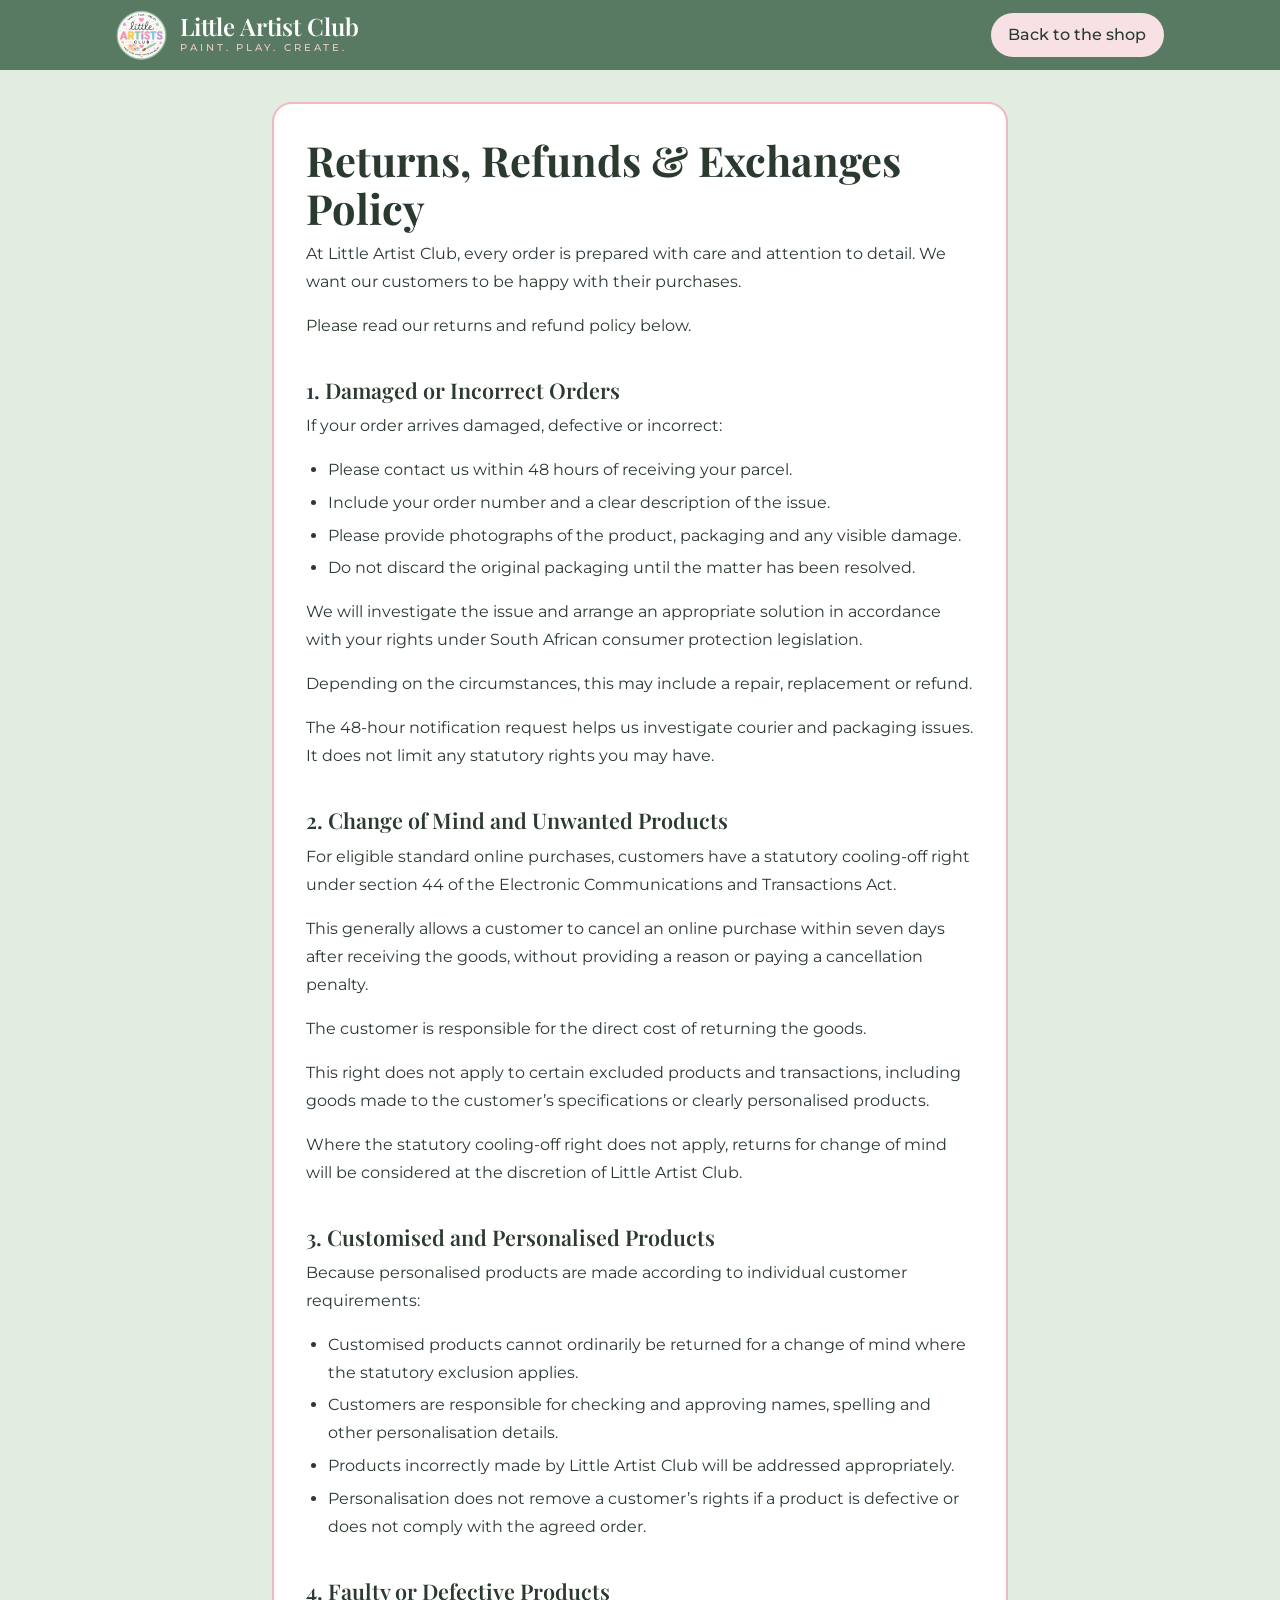
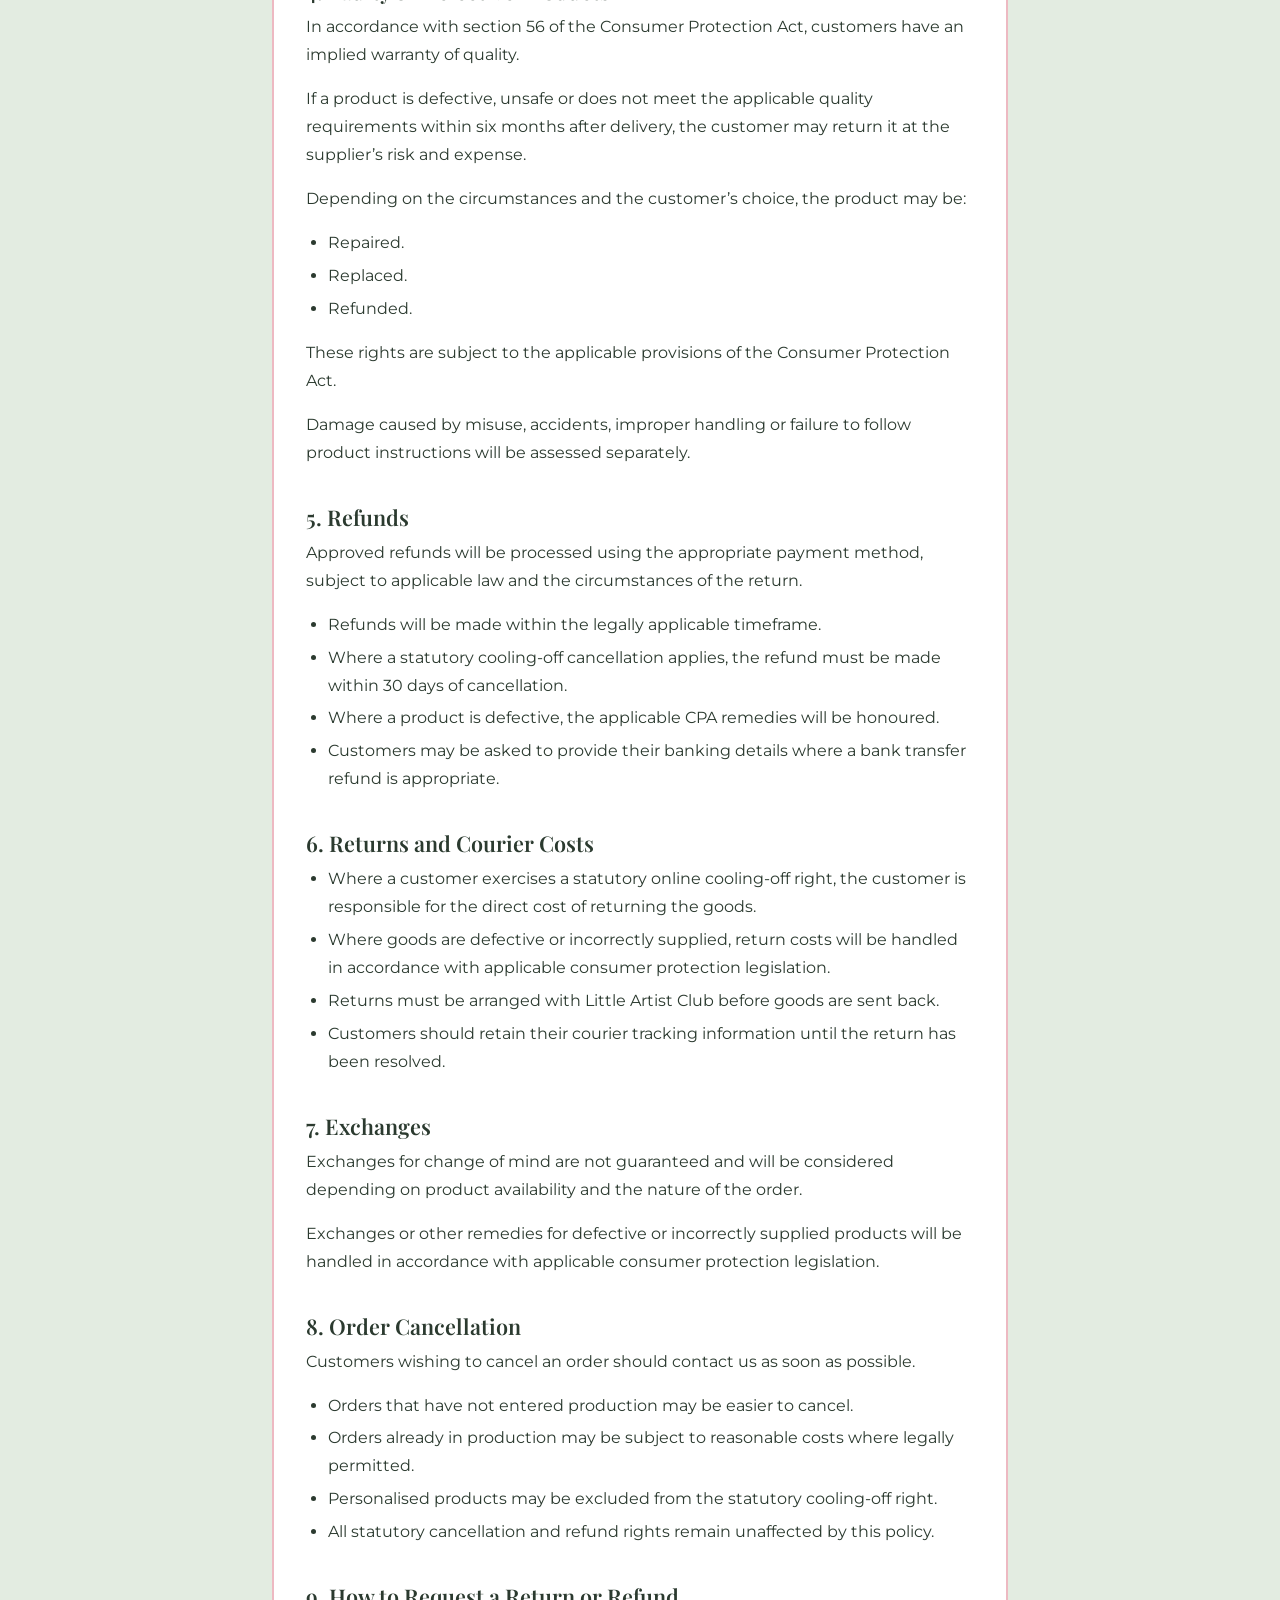
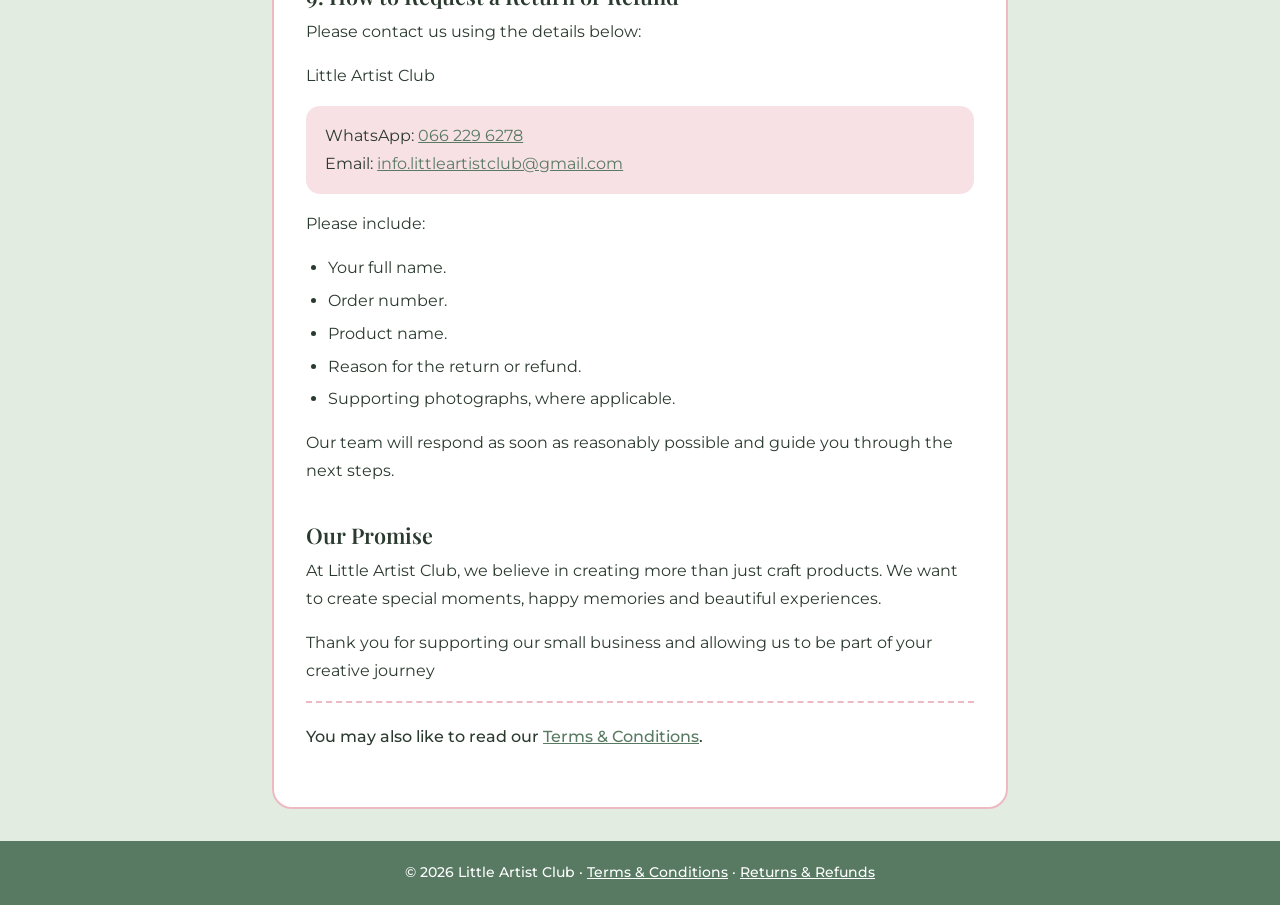
==== returns.html @ c19c0c40 "Add files via upload" ====
<!DOCTYPE html>
<html lang="en">
<head>
<meta charset="UTF-8">
<meta name="viewport" content="width=device-width, initial-scale=1">
<title>Returns, Refunds &amp; Exchanges Policy | Little Artist Club</title>
<link rel="icon" type="image/png" href="favicon.png">
<link rel="preconnect" href="https://fonts.googleapis.com">
<link rel="preconnect" href="https://fonts.gstatic.com" crossorigin>
<link href="https://fonts.googleapis.com/css2?family=Playfair+Display:wght@500;600;700&family=Montserrat:wght@400;500;600&display=swap" rel="stylesheet">
<style>
:root{--bg:#E3ECE1;--sage:#587A62;--blush:#F8E1E4;--pink:#EDB9C2;--ink:#2B3A2F;--muted:#5F6F64;--heading:"Playfair Display",Georgia,serif;--body:"Montserrat",Arial,sans-serif}
*{box-sizing:border-box}
body{margin:0;background:var(--bg);color:var(--ink);font:400 1rem/1.75 var(--body)}
a{color:var(--sage)}
:focus-visible{outline:3px solid var(--sage);outline-offset:2px}
.wrap{max-width:68rem;margin:0 auto;padding:0 1.25rem}
.topbar{background:var(--sage);color:#fff}
.bar{display:flex;align-items:center;justify-content:space-between;gap:1rem;padding-top:.6rem;padding-bottom:.6rem}
.brand{display:flex;align-items:center;gap:.8rem;color:#fff;text-decoration:none}
.logo{height:3.2rem;width:auto;display:block}
.brand b{display:block;font:600 1.5rem/1.1 var(--heading)}
.brand small{display:block;font-weight:500;font-size:.65rem;letter-spacing:.28em;text-transform:uppercase;color:#F0C9CF}
.back{background:var(--blush);color:var(--ink);border-radius:999px;padding:.5rem 1.1rem;font-weight:500;text-decoration:none;white-space:nowrap}
.back:hover{background:#fff}
.doc{max-width:46rem;margin:2rem auto;background:#fff;border:2px solid var(--pink);border-radius:20px;padding:2rem 2rem 2.5rem}
.doc h1{font:700 clamp(1.8rem,5vw,2.6rem)/1.15 var(--heading);margin:0 0 .5rem}
.meta{margin:0 0 1.5rem;color:var(--muted);font-weight:500}
.doc h2{font:600 1.35rem/1.3 var(--heading);margin:2.25rem 0 .5rem}
.doc p{margin:0 0 1rem}
.doc ul{margin:0 0 1rem;padding-left:1.4rem}
.doc li{margin:.3rem 0}
.contact{background:var(--blush);border-radius:14px;padding:1rem 1.2rem}
.more{margin-top:2.5rem;padding-top:1.25rem;border-top:2px dashed var(--pink);font-weight:500}
footer{background:var(--sage);color:#fff;text-align:center;padding:1.25rem 0;font-weight:500;font-size:.85rem}
footer a{color:#fff}
@media(max-width:600px){.brand b{font-size:1.15rem}.brand small{letter-spacing:.15em}.doc{margin:1rem auto;padding:1.25rem 1.1rem 1.75rem;border-radius:16px}}
</style>
</head>
<body>
<header class="topbar">
  <div class="wrap bar">
    <a class="brand" href="./"><img src="logo.png" alt="Little Artist Club logo" class="logo"><span><b>Little Artist Club</b><small>Paint. Play. Create.</small></span></a>
    <a class="back" href="./">Back to the shop</a>
  </div>
</header>
<main class="wrap">
<article class="doc">
<h1>Returns, Refunds &amp; Exchanges Policy</h1>

<p>At Little Artist Club, every order is prepared with care and attention to detail. We want our customers to be happy with their purchases.</p>
<p>Please read our returns and refund policy below.</p>
<h2>1. Damaged or Incorrect Orders</h2>
<p>If your order arrives damaged, defective or incorrect:</p>
<ul><li>Please contact us within 48 hours of receiving your parcel.</li><li>Include your order number and a clear description of the issue.</li><li>Please provide photographs of the product, packaging and any visible damage.</li><li>Do not discard the original packaging until the matter has been resolved.</li></ul>
<p>We will investigate the issue and arrange an appropriate solution in accordance with your rights under South African consumer protection legislation.</p>
<p>Depending on the circumstances, this may include a repair, replacement or refund.</p>
<p>The 48-hour notification request helps us investigate courier and packaging issues. It does not limit any statutory rights you may have.</p>
<h2>2. Change of Mind and Unwanted Products</h2>
<p>For eligible standard online purchases, customers have a statutory cooling-off right under section 44 of the Electronic Communications and Transactions Act.</p>
<p>This generally allows a customer to cancel an online purchase within seven days after receiving the goods, without providing a reason or paying a cancellation penalty.</p>
<p>The customer is responsible for the direct cost of returning the goods.</p>
<p>This right does not apply to certain excluded products and transactions, including goods made to the customer’s specifications or clearly personalised products.</p>
<p>Where the statutory cooling-off right does not apply, returns for change of mind will be considered at the discretion of Little Artist Club.</p>
<h2>3. Customised and Personalised Products</h2>
<p>Because personalised products are made according to individual customer requirements:</p>
<ul><li>Customised products cannot ordinarily be returned for a change of mind where the statutory exclusion applies.</li><li>Customers are responsible for checking and approving names, spelling and other personalisation details.</li><li>Products incorrectly made by Little Artist Club will be addressed appropriately.</li><li>Personalisation does not remove a customer’s rights if a product is defective or does not comply with the agreed order.</li></ul>
<h2>4. Faulty or Defective Products</h2>
<p>In accordance with section 56 of the Consumer Protection Act, customers have an implied warranty of quality.</p>
<p>If a product is defective, unsafe or does not meet the applicable quality requirements within six months after delivery, the customer may return it at the supplier’s risk and expense.</p>
<p>Depending on the circumstances and the customer’s choice, the product may be:</p>
<ul><li>Repaired.</li><li>Replaced.</li><li>Refunded.</li></ul>
<p>These rights are subject to the applicable provisions of the Consumer Protection Act.</p>
<p>Damage caused by misuse, accidents, improper handling or failure to follow product instructions will be assessed separately.</p>
<h2>5. Refunds</h2>
<p>Approved refunds will be processed using the appropriate payment method, subject to applicable law and the circumstances of the return.</p>
<ul><li>Refunds will be made within the legally applicable timeframe.</li><li>Where a statutory cooling-off cancellation applies, the refund must be made within 30 days of cancellation.</li><li>Where a product is defective, the applicable CPA remedies will be honoured.</li><li>Customers may be asked to provide their banking details where a bank transfer refund is appropriate.</li></ul>
<h2>6. Returns and Courier Costs</h2>
<ul><li>Where a customer exercises a statutory online cooling-off right, the customer is responsible for the direct cost of returning the goods.</li><li>Where goods are defective or incorrectly supplied, return costs will be handled in accordance with applicable consumer protection legislation.</li><li>Returns must be arranged with Little Artist Club before goods are sent back.</li><li>Customers should retain their courier tracking information until the return has been resolved.</li></ul>
<h2>7. Exchanges</h2>
<p>Exchanges for change of mind are not guaranteed and will be considered depending on product availability and the nature of the order.</p>
<p>Exchanges or other remedies for defective or incorrectly supplied products will be handled in accordance with applicable consumer protection legislation.</p>
<h2>8. Order Cancellation</h2>
<p>Customers wishing to cancel an order should contact us as soon as possible.</p>
<ul><li>Orders that have not entered production may be easier to cancel.</li><li>Orders already in production may be subject to reasonable costs where legally permitted.</li><li>Personalised products may be excluded from the statutory cooling-off right.</li><li>All statutory cancellation and refund rights remain unaffected by this policy.</li></ul>
<h2>9. How to Request a Return or Refund</h2>
<p>Please contact us using the details below:</p>
<p>Little Artist Club</p>
<p class="contact">WhatsApp: <a href="https://wa.me/27662296278">066 229 6278</a><br>Email: <a href="mailto:info.littleartistclub@gmail.com">info.littleartistclub@gmail.com</a></p>
<p>Please include:</p>
<ul><li>Your full name.</li><li>Order number.</li><li>Product name.</li><li>Reason for the return or refund.</li><li>Supporting photographs, where applicable.</li></ul>
<p>Our team will respond as soon as reasonably possible and guide you through the next steps.</p>
<h2>Our Promise</h2>
<p>At Little Artist Club, we believe in creating more than just craft products. We want to create special moments, happy memories and beautiful experiences.</p>
<p>Thank you for supporting our small business and allowing us to be part of your creative journey</p>
<p class="more">You may also like to read our <a href="terms.html">Terms &amp; Conditions</a>.</p>
</article>
</main>
<footer><div class="wrap">&copy; 2026 Little Artist Club &middot; <a href="terms.html">Terms &amp; Conditions</a> &middot; <a href="returns.html">Returns &amp; Refunds</a></div></footer>
</body>
</html>
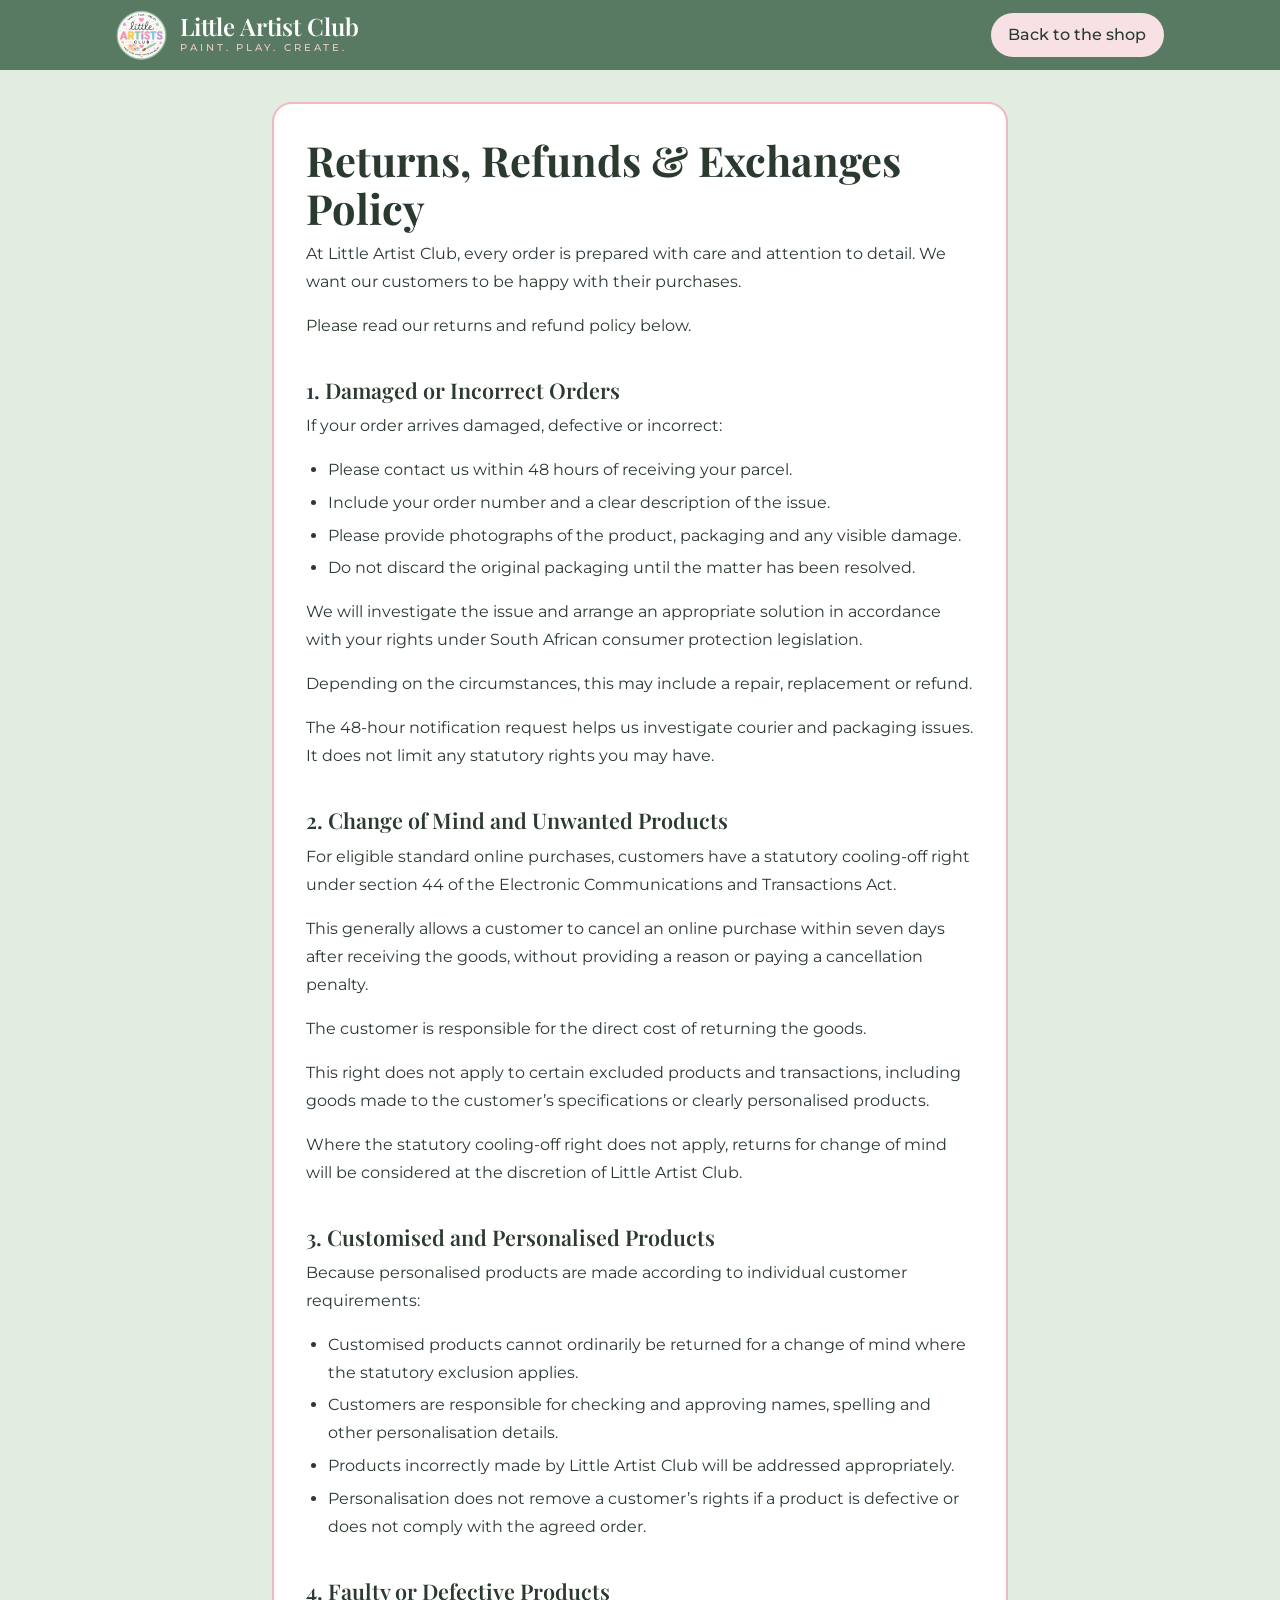
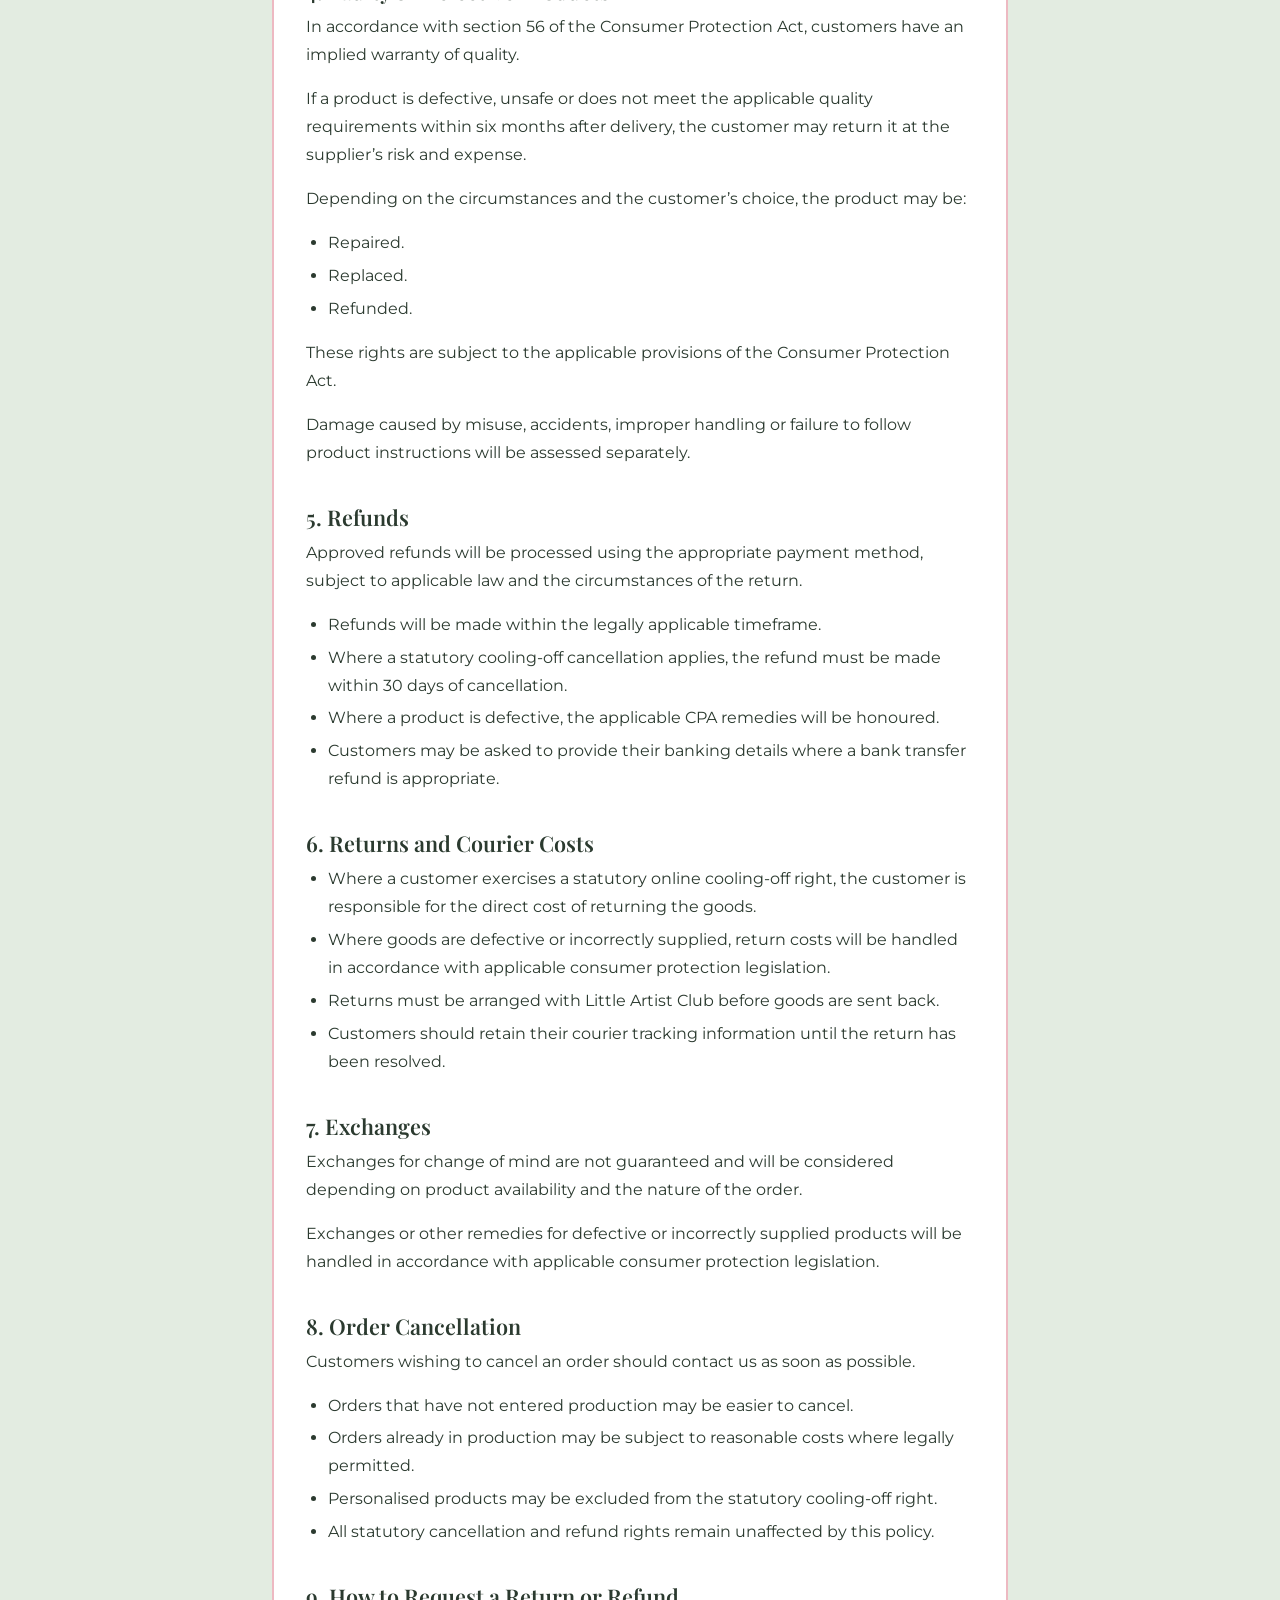
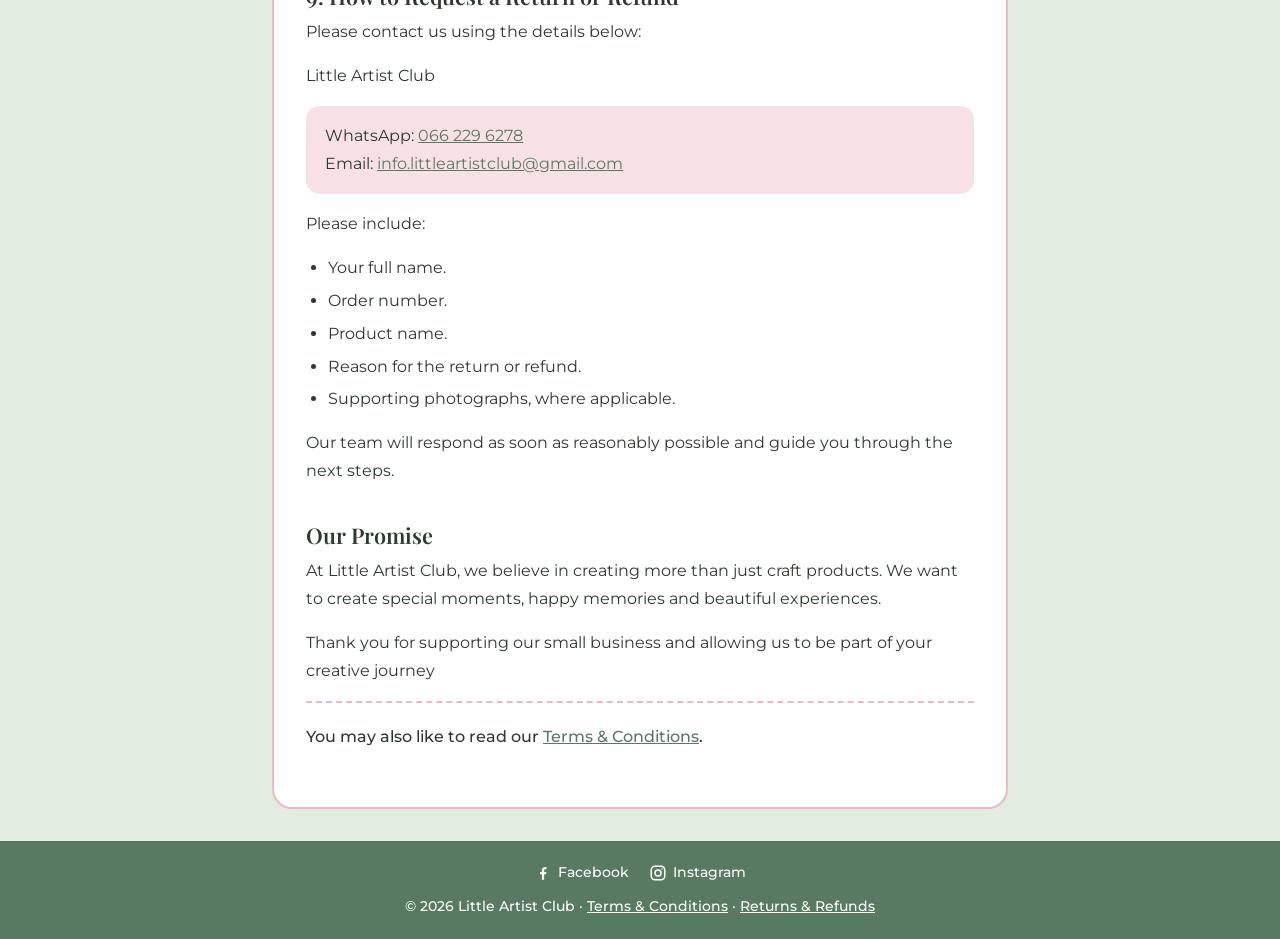
==== commit 605bbda5: "Add files via upload" ====
--- a/returns.html
+++ b/returns.html
@@ -34,6 +34,7 @@
 .more{margin-top:2.5rem;padding-top:1.25rem;border-top:2px dashed var(--pink);font-weight:500}
 footer{background:var(--sage);color:#fff;text-align:center;padding:1.25rem 0;font-weight:500;font-size:.85rem}
 footer a{color:#fff}
+footer .social{display:flex;justify-content:center;gap:1.25rem;margin-bottom:.6rem;flex-wrap:wrap}footer .social a{display:inline-flex;align-items:center;gap:.4rem;text-decoration:none}footer .social a:hover{text-decoration:underline}
 @media(max-width:600px){.brand b{font-size:1.15rem}.brand small{letter-spacing:.15em}.doc{margin:1rem auto;padding:1.25rem 1.1rem 1.75rem;border-radius:16px}}
 </style>
 </head>
@@ -96,6 +97,6 @@
 <p class="more">You may also like to read our <a href="terms.html">Terms &amp; Conditions</a>.</p>
 </article>
 </main>
-<footer><div class="wrap">&copy; 2026 Little Artist Club &middot; <a href="terms.html">Terms &amp; Conditions</a> &middot; <a href="returns.html">Returns &amp; Refunds</a></div></footer>
+<footer><div class="wrap"><div class="social"><a href="https://www.facebook.com/share/1EJUBxNB87/?mibextid=wwXIfr" target="_blank" rel="noopener" aria-label="Little Artist Club on Facebook"><svg viewBox="0 0 24 24" width="18" height="18" fill="currentColor" aria-hidden="true"><path d="M13.5 21v-7.5h2.6l.4-3h-3V8.6c0-.9.3-1.5 1.6-1.5h1.6V4.4c-.3 0-1.2-.1-2.3-.1-2.3 0-3.9 1.4-3.9 4v2.2H8v3h2.5V21h3z"/></svg>Facebook</a><a href="https://www.instagram.com/littleartistclubs/" target="_blank" rel="noopener" aria-label="Little Artist Club on Instagram"><svg viewBox="0 0 24 24" width="18" height="18" fill="none" stroke="currentColor" stroke-width="2" aria-hidden="true"><rect x="3" y="3" width="18" height="18" rx="5"/><circle cx="12" cy="12" r="4"/><circle cx="17.5" cy="6.5" r="1" fill="currentColor" stroke="none"/></svg>Instagram</a></div>&copy; 2026 Little Artist Club &middot; <a href="terms.html">Terms &amp; Conditions</a> &middot; <a href="returns.html">Returns &amp; Refunds</a></div></footer>
 </body>
 </html>
